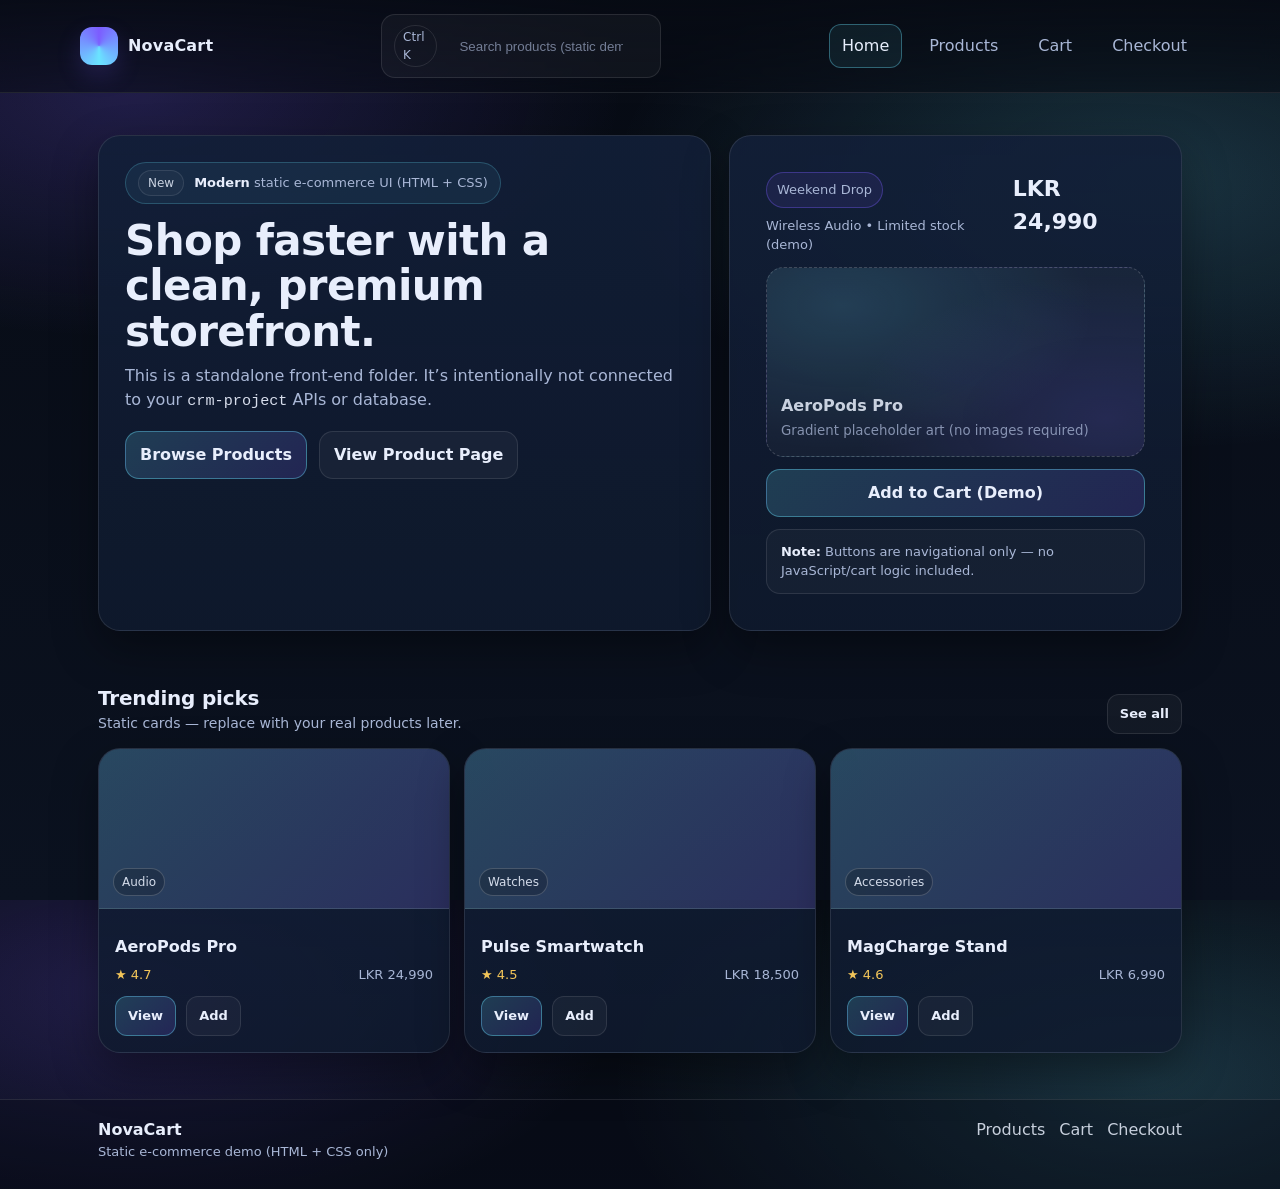
==== index.html @ afd54cd0 "Initial static e-commerce site" ====
<!doctype html>
<html lang="en">
  <head>
    <meta charset="utf-8" />
    <meta name="viewport" content="width=device-width, initial-scale=1" />
    <title>NovaCart — Home</title>
    <link rel="stylesheet" href="assets/css/styles.css" />
  </head>
  <body>
    <header class="topbar">
      <div class="container topbar__inner">
        <a class="brand" href="./">
          <span class="logo" aria-hidden="true"></span>
          <span>NovaCart</span>
        </a>

        <div class="search" role="search" aria-label="Search">
          <span class="pill">Ctrl K</span>
          <input type="search" placeholder="Search products (static demo)" />
        </div>

        <nav class="nav" aria-label="Primary">
          <a href="./" aria-current="page">Home</a>
          <a href="products.html">Products</a>
          <a href="cart.html">Cart</a>
          <a href="checkout.html">Checkout</a>
        </nav>
      </div>
    </header>

    <main>
      <section class="hero">
        <div class="container hero__grid">
          <div class="card hero__copy">
            <div class="kicker">
              <span class="tag">New</span>
              <span><b>Modern</b> static e-commerce UI (HTML + CSS)</span>
            </div>
            <h1>Shop faster with a clean, premium storefront.</h1>
            <p>
              This is a standalone front-end folder. It’s intentionally not connected to your
              <code>crm-project</code> APIs or database.
            </p>
            <div class="cta">
              <a class="btn btn--primary" href="products.html">Browse Products</a>
              <a class="btn" href="product.html">View Product Page</a>
            </div>
          </div>

          <div class="card hero__promo">
            <div class="promo">
              <div class="promo__top">
                <div>
                  <div class="promo__badge">Weekend Drop</div>
                  <div style="margin-top:8px; color: var(--muted); font-size:13px;">
                    Wireless Audio • Limited stock (demo)
                  </div>
                </div>
                <div class="price">LKR 24,990</div>
              </div>
              <div class="media">
                <div>
                  <div style="font-weight:780; font-size:16px;">AeroPods Pro</div>
                  <small>Gradient placeholder art (no images required)</small>
                </div>
              </div>
              <a class="btn btn--primary" href="cart.html">Add to Cart (Demo)</a>
              <div class="notice">
                <b>Note:</b> Buttons are navigational only — no JavaScript/cart logic included.
              </div>
            </div>
          </div>
        </div>
      </section>

      <section class="section">
        <div class="container">
          <div class="section__head">
            <div>
              <h2>Trending picks</h2>
              <p>Static cards — replace with your real products later.</p>
            </div>
            <a class="btn btn--small" href="products.html">See all</a>
          </div>

          <div class="grid">
            <article class="card product">
              <div class="thumb"><span>Audio</span></div>
              <div class="product__inner">
                <h3>AeroPods Pro</h3>
                <div class="meta">
                  <span class="rating">★ 4.7</span>
                  <span>LKR 24,990</span>
                </div>
                <div class="product__actions">
                  <a class="btn btn--small btn--primary" href="product.html">View</a>
                  <a class="btn btn--small" href="cart.html">Add</a>
                </div>
              </div>
            </article>

            <article class="card product">
              <div class="thumb"><span>Watches</span></div>
              <div class="product__inner">
                <h3>Pulse Smartwatch</h3>
                <div class="meta">
                  <span class="rating">★ 4.5</span>
                  <span>LKR 18,500</span>
                </div>
                <div class="product__actions">
                  <a class="btn btn--small btn--primary" href="product.html">View</a>
                  <a class="btn btn--small" href="cart.html">Add</a>
                </div>
              </div>
            </article>

            <article class="card product">
              <div class="thumb"><span>Accessories</span></div>
              <div class="product__inner">
                <h3>MagCharge Stand</h3>
                <div class="meta">
                  <span class="rating">★ 4.6</span>
                  <span>LKR 6,990</span>
                </div>
                <div class="product__actions">
                  <a class="btn btn--small btn--primary" href="product.html">View</a>
                  <a class="btn btn--small" href="cart.html">Add</a>
                </div>
              </div>
            </article>
          </div>
        </div>
      </section>
    </main>

    <footer class="footer">
      <div class="container footer__inner">
        <div>
          <div style="font-weight:800; color: var(--text);">NovaCart</div>
          <div style="font-size:13px;">Static e-commerce demo (HTML + CSS only)</div>
        </div>
        <div style="display:flex; gap:14px; flex-wrap:wrap;">
          <a href="products.html">Products</a>
          <a href="cart.html">Cart</a>
          <a href="checkout.html">Checkout</a>
        </div>
      </div>
    </footer>
  </body>
</html>
---- assets/css/styles.css ----
:root{
  --bg:#0b1220;
  --panel:#0f1a2e;
  --panel2:#121f38;
  --text:#e8eefc;
  --muted:#a9b7d6;
  --brand:#6ae4ff;
  --brand2:#7c5cff;
  --ok:#39d98a;
  --warn:#ffcf5c;
  --danger:#ff5c7a;
  --border:rgba(255,255,255,.10);
  --shadow:0 18px 45px rgba(0,0,0,.35);
  --radius:16px;
  --radius2:22px;
  --max:1120px;
}

*{box-sizing:border-box}
html,body{height:100%}
body{
  margin:0;
  font-family:ui-sans-serif,system-ui,-apple-system,Segoe UI,Roboto,Arial,"Noto Sans","Apple Color Emoji","Segoe UI Emoji";
  background:
    radial-gradient(900px 450px at 10% 10%, rgba(124,92,255,.22), transparent 55%),
    radial-gradient(900px 450px at 90% 20%, rgba(106,228,255,.18), transparent 60%),
    linear-gradient(180deg, #070b14, var(--bg));
  color:var(--text);
  line-height:1.5;
}

a{color:inherit;text-decoration:none}

.container{max-width:var(--max); margin:0 auto; padding:0 18px}

.topbar{
  position:sticky; top:0; z-index:20;
  backdrop-filter: blur(10px);
  background: linear-gradient(180deg, rgba(7,11,20,.88), rgba(7,11,20,.55));
  border-bottom:1px solid var(--border);
}
.topbar__inner{
  display:flex; align-items:center; justify-content:space-between;
  gap:14px; padding:14px 0;
}

.brand{
  display:flex; align-items:center; gap:10px; font-weight:750; letter-spacing:.2px;
}
.logo{
  width:38px; height:38px; border-radius:12px;
  background: conic-gradient(from 180deg, var(--brand), var(--brand2), var(--brand));
  box-shadow: 0 10px 24px rgba(124,92,255,.18);
}
.nav{display:flex; align-items:center; gap:14px; flex-wrap:wrap}
.nav a{
  padding:9px 12px;
  border-radius:12px;
  color:var(--muted);
  border:1px solid transparent;
}
.nav a:hover{color:var(--text); border-color:var(--border); background:rgba(255,255,255,.04)}
.nav a[aria-current="page"]{
  color:var(--text);
  border-color:rgba(106,228,255,.35);
  background:rgba(106,228,255,.08);
}

.search{
  display:flex; align-items:center; gap:10px;
  padding:10px 12px;
  border-radius:14px;
  background:rgba(255,255,255,.04);
  border:1px solid var(--border);
  min-width:220px;
}
.search input{
  width:100%;
  background:transparent; border:0; outline:0;
  color:var(--text);
}
.search input::placeholder{color:rgba(169,183,214,.65)}
.pill{
  font-size:12px; color:var(--muted);
  padding:2px 8px;
  border-radius:999px;
  border:1px solid var(--border);
}

.hero{padding:42px 0 20px}
.hero__grid{
  display:grid;
  grid-template-columns: 1.15fr .85fr;
  gap:18px;
}
.card{
  background: linear-gradient(180deg, rgba(18,31,56,.9), rgba(15,26,46,.85));
  border:1px solid var(--border);
  border-radius: var(--radius2);
  box-shadow: var(--shadow);
}
.hero__copy{padding:26px}
.kicker{
  display:inline-flex; align-items:center; gap:10px;
  padding:7px 12px;
  border-radius:999px;
  border:1px solid rgba(106,228,255,.22);
  background:rgba(106,228,255,.07);
  color:var(--muted);
  font-size:13px;
}
.kicker b{color:var(--text)}
.hero h1{
  margin:14px 0 10px;
  font-size:42px;
  line-height:1.08;
  letter-spacing:-.6px;
}
.hero p{margin:0; color:var(--muted); font-size:16px}
.cta{display:flex; gap:12px; flex-wrap:wrap; margin-top:18px}
.btn{
  display:inline-flex; align-items:center; justify-content:center;
  gap:10px;
  padding:11px 14px;
  border-radius:14px;
  border:1px solid var(--border);
  background:rgba(255,255,255,.04);
  color:var(--text);
  font-weight:650;
  cursor:pointer;
}
.btn:hover{background:rgba(255,255,255,.07)}
.btn--primary{
  border-color: rgba(106,228,255,.38);
  background: linear-gradient(135deg, rgba(106,228,255,.18), rgba(124,92,255,.18));
}
.btn--primary:hover{background: linear-gradient(135deg, rgba(106,228,255,.26), rgba(124,92,255,.24))}

.hero__promo{padding:18px}
.promo{display:grid; gap:12px; padding:18px}
.promo__top{
  display:flex;
  align-items:flex-start;
  justify-content:space-between;
  gap:12px;
}
.promo__badge{
  display:inline-flex;
  align-items:center;
  gap:8px;
  padding:7px 10px;
  border-radius:999px;
  border:1px solid rgba(124,92,255,.35);
  background:rgba(124,92,255,.10);
  color:var(--muted);
  font-size:13px;
}
.price{font-weight:800; font-size:22px}
.media{
  border-radius:18px;
  border:1px dashed rgba(255,255,255,.18);
  background:
    radial-gradient(420px 240px at 20% 20%, rgba(106,228,255,.14), transparent 60%),
    radial-gradient(420px 240px at 90% 80%, rgba(124,92,255,.14), transparent 60%),
    rgba(255,255,255,.03);
  min-height:190px;
  display:flex;
  align-items:flex-end;
  padding:14px;
  color:rgba(232,238,252,.85);
}
.media small{color:rgba(169,183,214,.75)}

.section{padding:18px 0 46px}
.section__head{
  display:flex; align-items:flex-end; justify-content:space-between; gap:14px;
  margin:14px 0;
}
.section__head h2{margin:0; font-size:20px; letter-spacing:-.2px}
.section__head p{margin:0; color:var(--muted); font-size:14px}

.grid{
  display:grid;
  grid-template-columns: repeat(12, 1fr);
  gap:14px;
}
.product{grid-column: span 4; overflow:hidden}
.product__inner{padding:16px}
.thumb{
  height:160px;
  border-bottom:1px solid var(--border);
  background:
    linear-gradient(135deg, rgba(106,228,255,.18), rgba(124,92,255,.18)),
    rgba(255,255,255,.04);
  display:flex;
  align-items:flex-end;
  padding:12px 14px;
}
.thumb span{
  font-size:12px;
  color:rgba(232,238,252,.9);
  border:1px solid rgba(255,255,255,.18);
  background:rgba(0,0,0,.20);
  padding:4px 8px;
  border-radius:999px;
}
.product h3{margin:10px 0 6px; font-size:16px}
.meta{
  display:flex; align-items:center; justify-content:space-between;
  gap:12px;
  color:var(--muted);
  font-size:13px;
}
.rating{
  display:inline-flex; align-items:center; gap:6px;
  color:rgba(255,207,92,.95);
}
.product__actions{display:flex; gap:10px; margin-top:12px}
.btn--small{padding:9px 12px; border-radius:12px; font-weight:700; font-size:13px}

.footer{
  border-top:1px solid var(--border);
  padding:18px 0 28px;
  color:var(--muted);
  background:rgba(7,11,20,.35);
}
.footer__inner{
  display:flex;
  align-items:flex-start;
  justify-content:space-between;
  gap:12px;
  flex-wrap:wrap;
}
.footer a{color:rgba(232,238,252,.85)}
.footer a:hover{color:var(--text)}

.page{padding:22px 0 50px}
.page__title{
  display:flex; align-items:flex-end; justify-content:space-between; gap:14px;
  margin:14px 0;
}
.page__title h1{margin:0; font-size:26px; letter-spacing:-.2px}
.page__title p{margin:0; color:var(--muted); font-size:14px}

.filters{display:flex; gap:10px; flex-wrap:wrap}
.chip{
  padding:8px 12px;
  border-radius:999px;
  border:1px solid var(--border);
  background:rgba(255,255,255,.03);
  color:var(--muted);
  font-weight:650;
  font-size:13px;
}
.chip:hover{color:var(--text); background:rgba(255,255,255,.05)}
.chip.is-active{
  color:var(--text);
  border-color:rgba(124,92,255,.38);
  background:rgba(124,92,255,.12);
}

.panel{padding:18px}
.two-col{
  display:grid;
  grid-template-columns: 1fr .9fr;
  gap:14px;
}
.line{
  display:flex; align-items:center; justify-content:space-between;
  gap:12px;
  padding:10px 0;
  border-bottom:1px solid rgba(255,255,255,.07);
  color:var(--muted);
}
.line:last-child{border-bottom:0}
.line b{color:var(--text)}
.tag{
  display:inline-flex; align-items:center;
  font-size:12px;
  padding:3px 9px;
  border-radius:999px;
  border:1px solid var(--border);
  color:rgba(232,238,252,.85);
  background:rgba(255,255,255,.03);
}

form{display:grid; gap:10px}
label{font-size:13px; color:var(--muted)}
input,select,textarea{
  width:100%;
  padding:11px 12px;
  border-radius:14px;
  border:1px solid var(--border);
  background:rgba(255,255,255,.03);
  color:var(--text);
  outline:0;
}
textarea{min-height:110px; resize:vertical}
input:focus,select:focus,textarea:focus{border-color:rgba(106,228,255,.42)}

.notice{
  padding:12px 14px;
  border-radius:14px;
  border:1px solid rgba(255,255,255,.10);
  background:rgba(255,255,255,.03);
  color:var(--muted);
  font-size:13px;
}
.notice b{color:var(--text)}

code{
  font-family: ui-monospace, SFMono-Regular, Menlo, Consolas, "Liberation Mono", monospace;
  font-size: .95em;
  color: rgba(232,238,252,.92);
}

@media (max-width: 920px){
  .hero__grid{grid-template-columns:1fr}
  .two-col{grid-template-columns:1fr}
  .product{grid-column: span 6}
  .hero h1{font-size:36px}
  .search{min-width:180px}
}
@media (max-width: 620px){
  .nav{gap:6px}
  .nav a{padding:8px 10px}
  .product{grid-column: span 12}
  .hero h1{font-size:32px}
  .search{display:none}
}
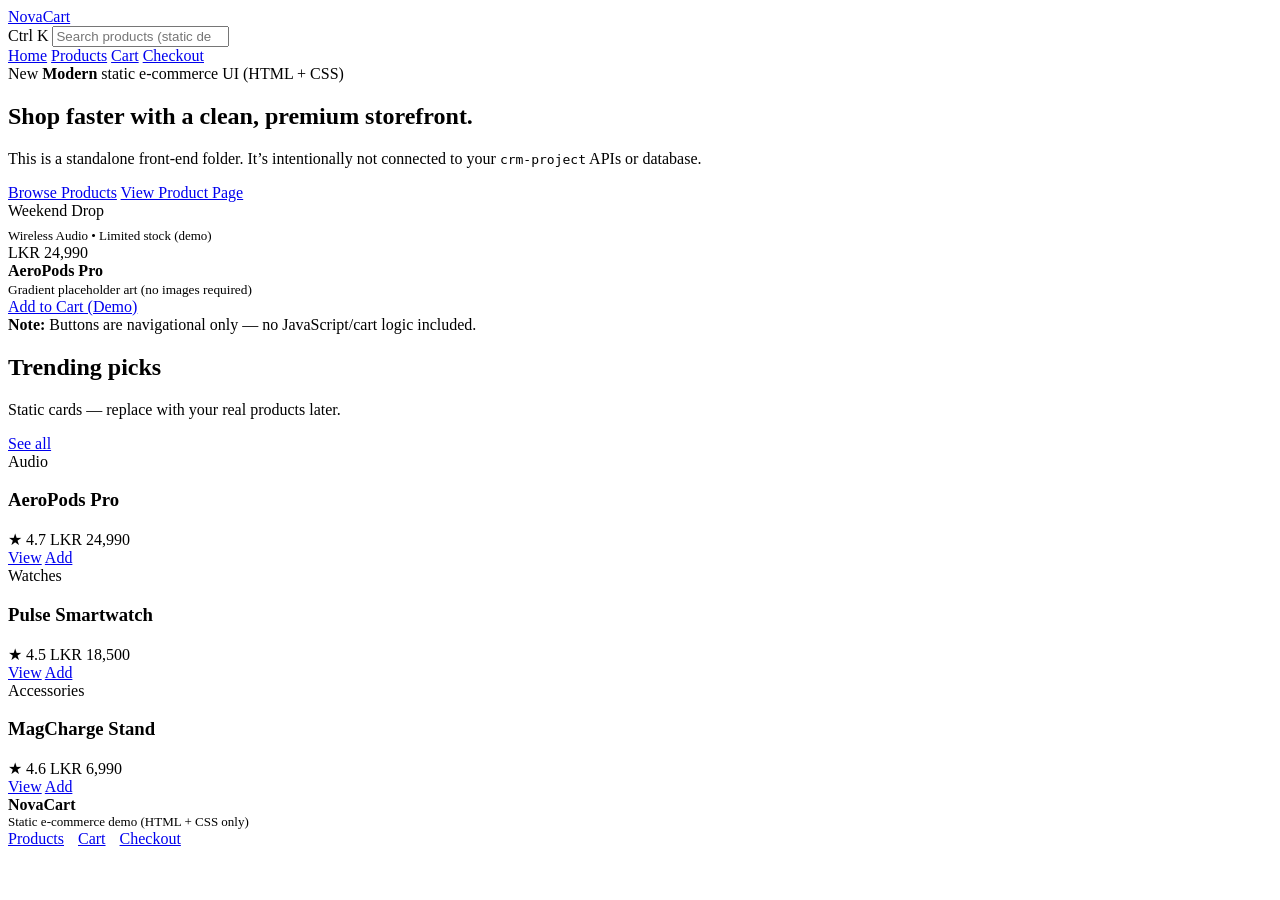
==== commit c23f786b: "style="color: red;">Update index.html and move styles.css</span>" ====
--- a/index.html
+++ b/index.html
@@ -4,7 +4,7 @@
     <meta charset="utf-8" />
     <meta name="viewport" content="width=device-width, initial-scale=1" />
     <title>NovaCart — Home</title>
-    <link rel="stylesheet" href="assets/css/styles.css" />
+    <link rel="stylesheet" href="styles.css/>
   </head>
   <body>
     <header class="topbar">
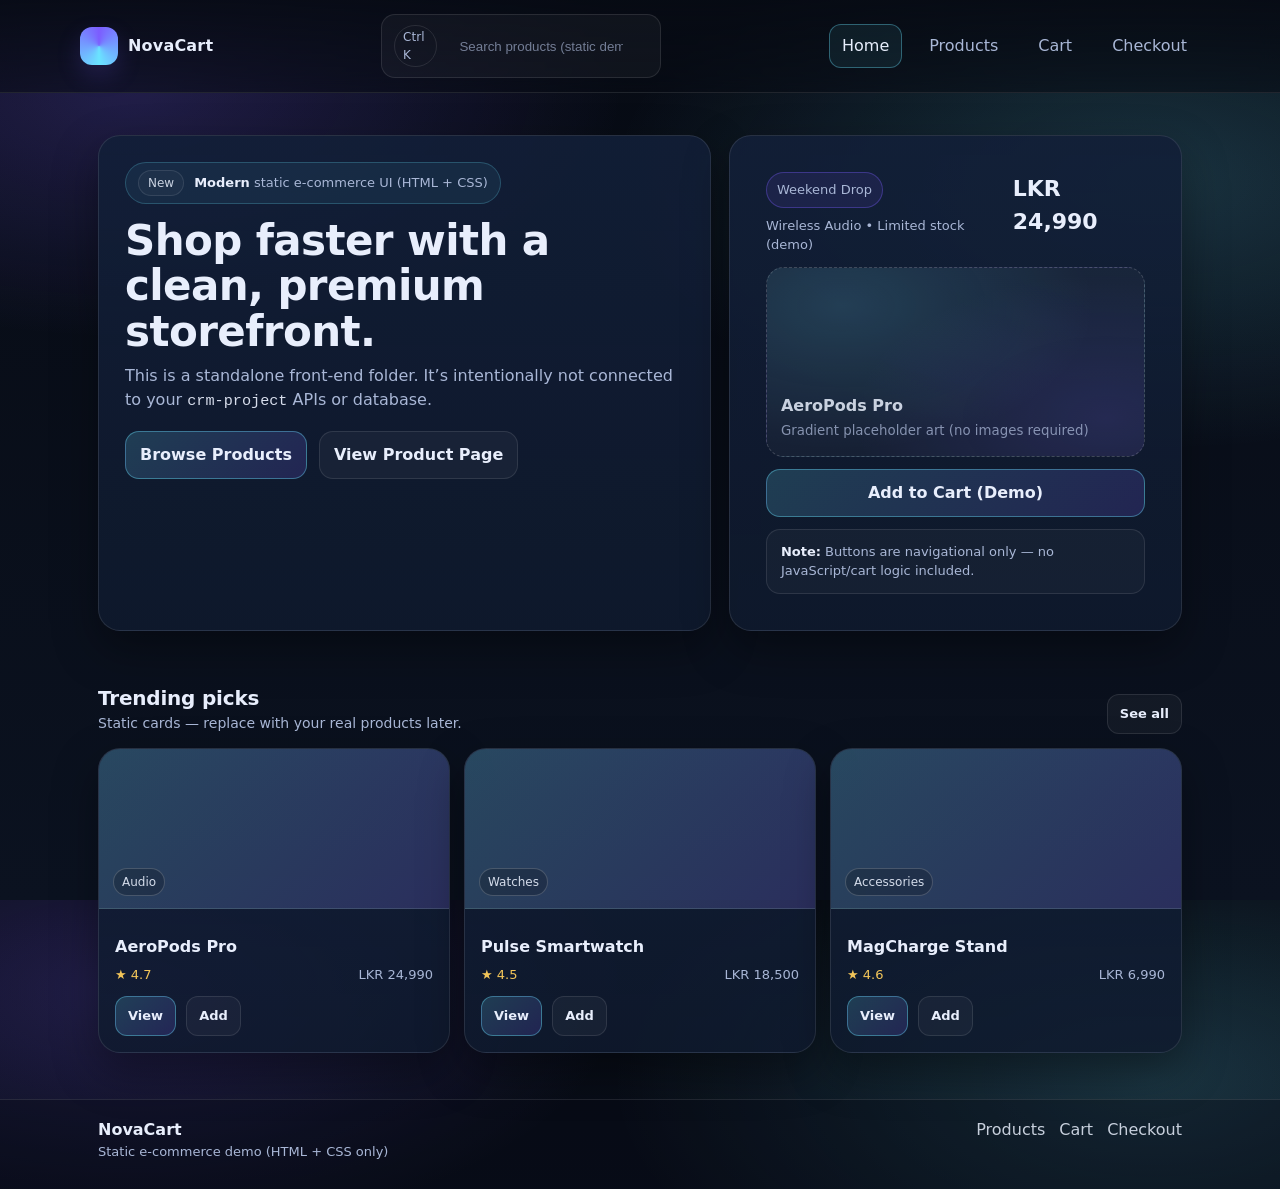
==== commit 180cf60c: "Update index.html update style.css" ====
--- a/index.html
+++ b/index.html
@@ -4,7 +4,7 @@
     <meta charset="utf-8" />
     <meta name="viewport" content="width=device-width, initial-scale=1" />
     <title>NovaCart — Home</title>
-    <link rel="stylesheet" href="styles.css/>
+    <link rel="stylesheet" href="styles.css"/>
   </head>
   <body>
     <header class="topbar">
--- a/styles.css
+++ b/styles.css
@@ -0,0 +1,331 @@
+:root{
+  --bg:#0b1220;
+  --panel:#0f1a2e;
+  --panel2:#121f38;
+  --text:#e8eefc;
+  --muted:#a9b7d6;
+  --brand:#6ae4ff;
+  --brand2:#7c5cff;
+  --ok:#39d98a;
+  --warn:#ffcf5c;
+  --danger:#ff5c7a;
+  --border:rgba(255,255,255,.10);
+  --shadow:0 18px 45px rgba(0,0,0,.35);
+  --radius:16px;
+  --radius2:22px;
+  --max:1120px;
+}
+
+*{box-sizing:border-box}
+html,body{height:100%}
+body{
+  margin:0;
+  font-family:ui-sans-serif,system-ui,-apple-system,Segoe UI,Roboto,Arial,"Noto Sans","Apple Color Emoji","Segoe UI Emoji";
+  background:
+    radial-gradient(900px 450px at 10% 10%, rgba(124,92,255,.22), transparent 55%),
+    radial-gradient(900px 450px at 90% 20%, rgba(106,228,255,.18), transparent 60%),
+    linear-gradient(180deg, #070b14, var(--bg));
+  color:var(--text);
+  line-height:1.5;
+}
+
+a{color:inherit;text-decoration:none}
+
+.container{max-width:var(--max); margin:0 auto; padding:0 18px}
+
+.topbar{
+  position:sticky; top:0; z-index:20;
+  backdrop-filter: blur(10px);
+  background: linear-gradient(180deg, rgba(7,11,20,.88), rgba(7,11,20,.55));
+  border-bottom:1px solid var(--border);
+}
+.topbar__inner{
+  display:flex; align-items:center; justify-content:space-between;
+  gap:14px; padding:14px 0;
+}
+
+.brand{
+  display:flex; align-items:center; gap:10px; font-weight:750; letter-spacing:.2px;
+}
+.logo{
+  width:38px; height:38px; border-radius:12px;
+  background: conic-gradient(from 180deg, var(--brand), var(--brand2), var(--brand));
+  box-shadow: 0 10px 24px rgba(124,92,255,.18);
+}
+.nav{display:flex; align-items:center; gap:14px; flex-wrap:wrap}
+.nav a{
+  padding:9px 12px;
+  border-radius:12px;
+  color:var(--muted);
+  border:1px solid transparent;
+}
+.nav a:hover{color:var(--text); border-color:var(--border); background:rgba(255,255,255,.04)}
+.nav a[aria-current="page"]{
+  color:var(--text);
+  border-color:rgba(106,228,255,.35);
+  background:rgba(106,228,255,.08);
+}
+
+.search{
+  display:flex; align-items:center; gap:10px;
+  padding:10px 12px;
+  border-radius:14px;
+  background:rgba(255,255,255,.04);
+  border:1px solid var(--border);
+  min-width:220px;
+}
+.search input{
+  width:100%;
+  background:transparent; border:0; outline:0;
+  color:var(--text);
+}
+.search input::placeholder{color:rgba(169,183,214,.65)}
+.pill{
+  font-size:12px; color:var(--muted);
+  padding:2px 8px;
+  border-radius:999px;
+  border:1px solid var(--border);
+}
+
+.hero{padding:42px 0 20px}
+.hero__grid{
+  display:grid;
+  grid-template-columns: 1.15fr .85fr;
+  gap:18px;
+}
+.card{
+  background: linear-gradient(180deg, rgba(18,31,56,.9), rgba(15,26,46,.85));
+  border:1px solid var(--border);
+  border-radius: var(--radius2);
+  box-shadow: var(--shadow);
+}
+.hero__copy{padding:26px}
+.kicker{
+  display:inline-flex; align-items:center; gap:10px;
+  padding:7px 12px;
+  border-radius:999px;
+  border:1px solid rgba(106,228,255,.22);
+  background:rgba(106,228,255,.07);
+  color:var(--muted);
+  font-size:13px;
+}
+.kicker b{color:var(--text)}
+.hero h1{
+  margin:14px 0 10px;
+  font-size:42px;
+  line-height:1.08;
+  letter-spacing:-.6px;
+}
+.hero p{margin:0; color:var(--muted); font-size:16px}
+.cta{display:flex; gap:12px; flex-wrap:wrap; margin-top:18px}
+.btn{
+  display:inline-flex; align-items:center; justify-content:center;
+  gap:10px;
+  padding:11px 14px;
+  border-radius:14px;
+  border:1px solid var(--border);
+  background:rgba(255,255,255,.04);
+  color:var(--text);
+  font-weight:650;
+  cursor:pointer;
+}
+.btn:hover{background:rgba(255,255,255,.07)}
+.btn--primary{
+  border-color: rgba(106,228,255,.38);
+  background: linear-gradient(135deg, rgba(106,228,255,.18), rgba(124,92,255,.18));
+}
+.btn--primary:hover{background: linear-gradient(135deg, rgba(106,228,255,.26), rgba(124,92,255,.24))}
+
+.hero__promo{padding:18px}
+.promo{display:grid; gap:12px; padding:18px}
+.promo__top{
+  display:flex;
+  align-items:flex-start;
+  justify-content:space-between;
+  gap:12px;
+}
+.promo__badge{
+  display:inline-flex;
+  align-items:center;
+  gap:8px;
+  padding:7px 10px;
+  border-radius:999px;
+  border:1px solid rgba(124,92,255,.35);
+  background:rgba(124,92,255,.10);
+  color:var(--muted);
+  font-size:13px;
+}
+.price{font-weight:800; font-size:22px}
+.media{
+  border-radius:18px;
+  border:1px dashed rgba(255,255,255,.18);
+  background:
+    radial-gradient(420px 240px at 20% 20%, rgba(106,228,255,.14), transparent 60%),
+    radial-gradient(420px 240px at 90% 80%, rgba(124,92,255,.14), transparent 60%),
+    rgba(255,255,255,.03);
+  min-height:190px;
+  display:flex;
+  align-items:flex-end;
+  padding:14px;
+  color:rgba(232,238,252,.85);
+}
+.media small{color:rgba(169,183,214,.75)}
+
+.section{padding:18px 0 46px}
+.section__head{
+  display:flex; align-items:flex-end; justify-content:space-between; gap:14px;
+  margin:14px 0;
+}
+.section__head h2{margin:0; font-size:20px; letter-spacing:-.2px}
+.section__head p{margin:0; color:var(--muted); font-size:14px}
+
+.grid{
+  display:grid;
+  grid-template-columns: repeat(12, 1fr);
+  gap:14px;
+}
+.product{grid-column: span 4; overflow:hidden}
+.product__inner{padding:16px}
+.thumb{
+  height:160px;
+  border-bottom:1px solid var(--border);
+  background:
+    linear-gradient(135deg, rgba(106,228,255,.18), rgba(124,92,255,.18)),
+    rgba(255,255,255,.04);
+  display:flex;
+  align-items:flex-end;
+  padding:12px 14px;
+}
+.thumb span{
+  font-size:12px;
+  color:rgba(232,238,252,.9);
+  border:1px solid rgba(255,255,255,.18);
+  background:rgba(0,0,0,.20);
+  padding:4px 8px;
+  border-radius:999px;
+}
+.product h3{margin:10px 0 6px; font-size:16px}
+.meta{
+  display:flex; align-items:center; justify-content:space-between;
+  gap:12px;
+  color:var(--muted);
+  font-size:13px;
+}
+.rating{
+  display:inline-flex; align-items:center; gap:6px;
+  color:rgba(255,207,92,.95);
+}
+.product__actions{display:flex; gap:10px; margin-top:12px}
+.btn--small{padding:9px 12px; border-radius:12px; font-weight:700; font-size:13px}
+
+.footer{
+  border-top:1px solid var(--border);
+  padding:18px 0 28px;
+  color:var(--muted);
+  background:rgba(7,11,20,.35);
+}
+.footer__inner{
+  display:flex;
+  align-items:flex-start;
+  justify-content:space-between;
+  gap:12px;
+  flex-wrap:wrap;
+}
+.footer a{color:rgba(232,238,252,.85)}
+.footer a:hover{color:var(--text)}
+
+.page{padding:22px 0 50px}
+.page__title{
+  display:flex; align-items:flex-end; justify-content:space-between; gap:14px;
+  margin:14px 0;
+}
+.page__title h1{margin:0; font-size:26px; letter-spacing:-.2px}
+.page__title p{margin:0; color:var(--muted); font-size:14px}
+
+.filters{display:flex; gap:10px; flex-wrap:wrap}
+.chip{
+  padding:8px 12px;
+  border-radius:999px;
+  border:1px solid var(--border);
+  background:rgba(255,255,255,.03);
+  color:var(--muted);
+  font-weight:650;
+  font-size:13px;
+}
+.chip:hover{color:var(--text); background:rgba(255,255,255,.05)}
+.chip.is-active{
+  color:var(--text);
+  border-color:rgba(124,92,255,.38);
+  background:rgba(124,92,255,.12);
+}
+
+.panel{padding:18px}
+.two-col{
+  display:grid;
+  grid-template-columns: 1fr .9fr;
+  gap:14px;
+}
+.line{
+  display:flex; align-items:center; justify-content:space-between;
+  gap:12px;
+  padding:10px 0;
+  border-bottom:1px solid rgba(255,255,255,.07);
+  color:var(--muted);
+}
+.line:last-child{border-bottom:0}
+.line b{color:var(--text)}
+.tag{
+  display:inline-flex; align-items:center;
+  font-size:12px;
+  padding:3px 9px;
+  border-radius:999px;
+  border:1px solid var(--border);
+  color:rgba(232,238,252,.85);
+  background:rgba(255,255,255,.03);
+}
+
+form{display:grid; gap:10px}
+label{font-size:13px; color:var(--muted)}
+input,select,textarea{
+  width:100%;
+  padding:11px 12px;
+  border-radius:14px;
+  border:1px solid var(--border);
+  background:rgba(255,255,255,.03);
+  color:var(--text);
+  outline:0;
+}
+textarea{min-height:110px; resize:vertical}
+input:focus,select:focus,textarea:focus{border-color:rgba(106,228,255,.42)}
+
+.notice{
+  padding:12px 14px;
+  border-radius:14px;
+  border:1px solid rgba(255,255,255,.10);
+  background:rgba(255,255,255,.03);
+  color:var(--muted);
+  font-size:13px;
+}
+.notice b{color:var(--text)}
+
+code{
+  font-family: ui-monospace, SFMono-Regular, Menlo, Consolas, "Liberation Mono", monospace;
+  font-size: .95em;
+  color: rgba(232,238,252,.92);
+}
+
+@media (max-width: 920px){
+  .hero__grid{grid-template-columns:1fr}
+  .two-col{grid-template-columns:1fr}
+  .product{grid-column: span 6}
+  .hero h1{font-size:36px}
+  .search{min-width:180px}
+}
+@media (max-width: 620px){
+  .nav{gap:6px}
+  .nav a{padding:8px 10px}
+  .product{grid-column: span 12}
+  .hero h1{font-size:32px}
+  .search{display:none}
+}
+
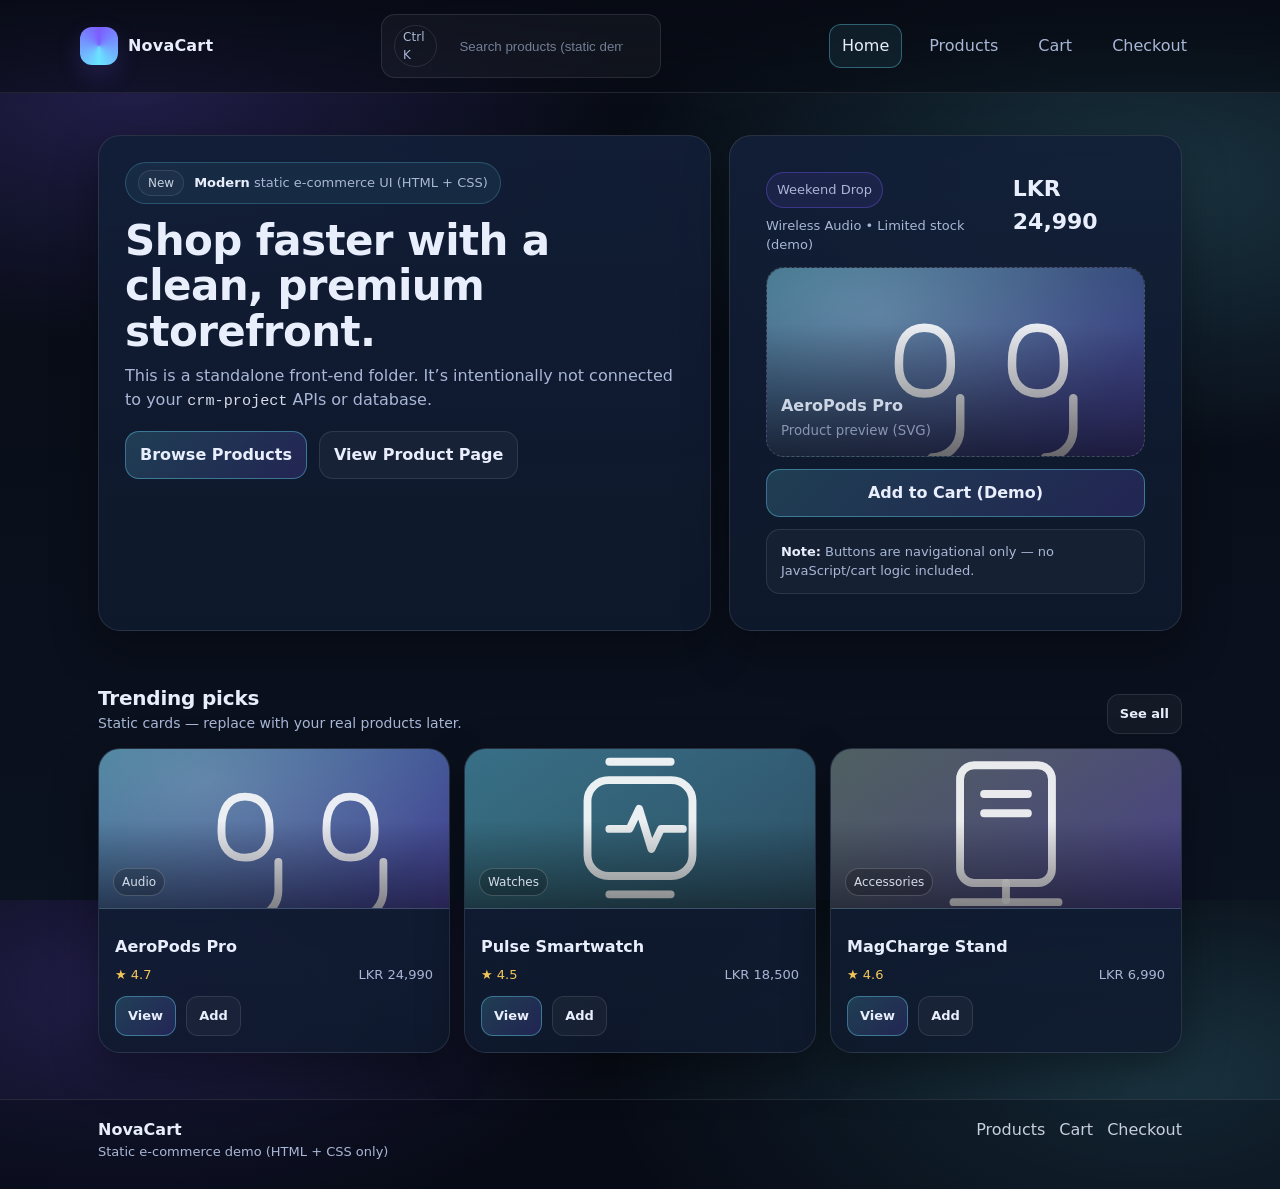
==== commit 0016de56: "add cart images to root directory and update paths in html files" ====
--- a/index.html
+++ b/index.html
@@ -59,9 +59,17 @@
                 <div class="price">LKR 24,990</div>
               </div>
               <div class="media">
+                <img
+                  src="aeropods-pro.svg"
+                  alt="AeroPods Pro"
+                  loading="lazy"
+                  decoding="async"
+                  width="800"
+                  height="500"
+                />
                 <div>
                   <div style="font-weight:780; font-size:16px;">AeroPods Pro</div>
-                  <small>Gradient placeholder art (no images required)</small>
+                  <small>Product preview (SVG)</small>
                 </div>
               </div>
               <a class="btn btn--primary" href="cart.html">Add to Cart (Demo)</a>
@@ -85,7 +93,17 @@
 
           <div class="grid">
             <article class="card product">
-              <div class="thumb"><span>Audio</span></div>
+              <div class="thumb">
+                <img
+                  src="aeropods-pro.svg"
+                  alt="AeroPods Pro"
+                  loading="lazy"
+                  decoding="async"
+                  width="800"
+                  height="500"
+                />
+                <span>Audio</span>
+              </div>
               <div class="product__inner">
                 <h3>AeroPods Pro</h3>
                 <div class="meta">
@@ -100,7 +118,17 @@
             </article>
 
             <article class="card product">
-              <div class="thumb"><span>Watches</span></div>
+              <div class="thumb">
+                <img
+                  src="pulse-smartwatch.svg"
+                  alt="Pulse Smartwatch"
+                  loading="lazy"
+                  decoding="async"
+                  width="800"
+                  height="500"
+                />
+                <span>Watches</span>
+              </div>
               <div class="product__inner">
                 <h3>Pulse Smartwatch</h3>
                 <div class="meta">
@@ -115,7 +143,17 @@
             </article>
 
             <article class="card product">
-              <div class="thumb"><span>Accessories</span></div>
+              <div class="thumb">
+                <img
+                  src="magcharge-stand.svg"
+                  alt="MagCharge Stand"
+                  loading="lazy"
+                  decoding="async"
+                  width="800"
+                  height="500"
+                />
+                <span>Accessories</span>
+              </div>
               <div class="product__inner">
                 <h3>MagCharge Stand</h3>
                 <div class="meta">
--- a/styles.css
+++ b/styles.css
@@ -157,6 +157,8 @@
 }
 .price{font-weight:800; font-size:22px}
 .media{
+  position:relative;
+  overflow:hidden;
   border-radius:18px;
   border:1px dashed rgba(255,255,255,.18);
   background:
@@ -169,6 +171,24 @@
   padding:14px;
   color:rgba(232,238,252,.85);
 }
+.media img{
+  position:absolute;
+  inset:0;
+  width:100%;
+  height:100%;
+  object-fit:cover;
+  display:block;
+  z-index:0;
+}
+.media::after{
+  content:"";
+  position:absolute;
+  inset:0;
+  background: linear-gradient(180deg, rgba(0,0,0,0) 30%, rgba(0,0,0,.55));
+  z-index:1;
+  pointer-events:none;
+}
+.media > *{position:relative; z-index:2}
 .media small{color:rgba(169,183,214,.75)}
 
 .section{padding:18px 0 46px}
@@ -187,16 +207,35 @@
 .product{grid-column: span 4; overflow:hidden}
 .product__inner{padding:16px}
 .thumb{
+  position:relative;
   height:160px;
+  overflow:hidden;
   border-bottom:1px solid var(--border);
   background:
     linear-gradient(135deg, rgba(106,228,255,.18), rgba(124,92,255,.18)),
     rgba(255,255,255,.04);
-  display:flex;
-  align-items:flex-end;
-  padding:12px 14px;
+}
+.thumb img{
+  position:absolute;
+  inset:0;
+  width:100%;
+  height:100%;
+  object-fit:cover;
+  display:block;
+  z-index:0;
+}
+.thumb::after{
+  content:"";
+  position:absolute;
+  inset:0;
+  background: linear-gradient(180deg, rgba(0,0,0,0) 45%, rgba(0,0,0,.45));
+  z-index:1;
 }
 .thumb span{
+  position:absolute;
+  left:14px;
+  bottom:12px;
+  z-index:2;
   font-size:12px;
   color:rgba(232,238,252,.9);
   border:1px solid rgba(255,255,255,.18);
@@ -265,6 +304,17 @@
   grid-template-columns: 1fr .9fr;
   gap:14px;
 }
+.cart-item{display:flex; gap:12px; align-items:flex-start; min-width:0}
+.cart-item__img{
+  width:56px;
+  height:56px;
+  flex:0 0 auto;
+  border-radius:14px;
+  border:1px solid var(--border);
+  background:rgba(255,255,255,.03);
+  object-fit:cover;
+  display:block;
+}
 .line{
   display:flex; align-items:center; justify-content:space-between;
   gap:12px;
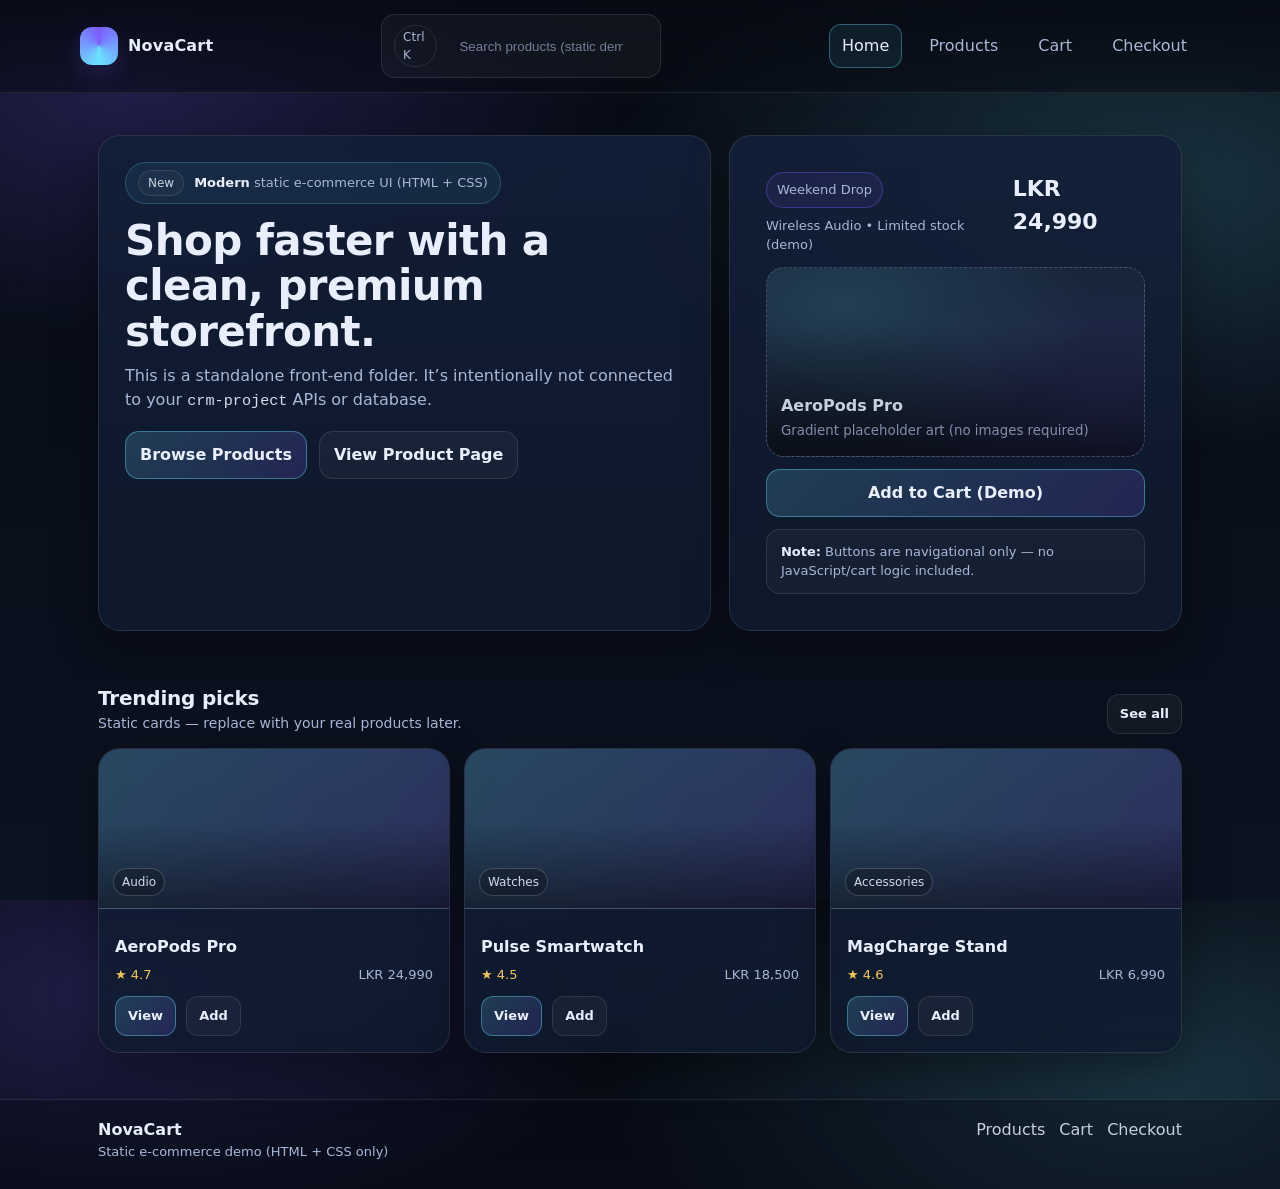
==== commit 300f8ac6: "add api script" ====
--- a/index.html
+++ b/index.html
@@ -1,10 +1,10 @@
-<!doctype html>
+﻿<!doctype html>
 <html lang="en">
   <head>
     <meta charset="utf-8" />
     <meta name="viewport" content="width=device-width, initial-scale=1" />
     <title>NovaCart — Home</title>
-    <link rel="stylesheet" href="styles.css"/>
+    <link rel="stylesheet" href="styles.css" />
   </head>
   <body>
     <header class="topbar">
@@ -59,17 +59,9 @@
                 <div class="price">LKR 24,990</div>
               </div>
               <div class="media">
-                <img
-                  src="aeropods-pro.svg"
-                  alt="AeroPods Pro"
-                  loading="lazy"
-                  decoding="async"
-                  width="800"
-                  height="500"
-                />
                 <div>
                   <div style="font-weight:780; font-size:16px;">AeroPods Pro</div>
-                  <small>Product preview (SVG)</small>
+                  <small>Gradient placeholder art (no images required)</small>
                 </div>
               </div>
               <a class="btn btn--primary" href="cart.html">Add to Cart (Demo)</a>
@@ -93,17 +85,7 @@
 
           <div class="grid">
             <article class="card product">
-              <div class="thumb">
-                <img
-                  src="aeropods-pro.svg"
-                  alt="AeroPods Pro"
-                  loading="lazy"
-                  decoding="async"
-                  width="800"
-                  height="500"
-                />
-                <span>Audio</span>
-              </div>
+              <div class="thumb"><span>Audio</span></div>
               <div class="product__inner">
                 <h3>AeroPods Pro</h3>
                 <div class="meta">
@@ -118,17 +100,7 @@
             </article>
 
             <article class="card product">
-              <div class="thumb">
-                <img
-                  src="pulse-smartwatch.svg"
-                  alt="Pulse Smartwatch"
-                  loading="lazy"
-                  decoding="async"
-                  width="800"
-                  height="500"
-                />
-                <span>Watches</span>
-              </div>
+              <div class="thumb"><span>Watches</span></div>
               <div class="product__inner">
                 <h3>Pulse Smartwatch</h3>
                 <div class="meta">
@@ -143,17 +115,7 @@
             </article>
 
             <article class="card product">
-              <div class="thumb">
-                <img
-                  src="magcharge-stand.svg"
-                  alt="MagCharge Stand"
-                  loading="lazy"
-                  decoding="async"
-                  width="800"
-                  height="500"
-                />
-                <span>Accessories</span>
-              </div>
+              <div class="thumb"><span>Accessories</span></div>
               <div class="product__inner">
                 <h3>MagCharge Stand</h3>
                 <div class="meta">
@@ -184,6 +146,11 @@
         </div>
       </div>
     </footer>
+    <!-- CRM integration (local) -->
+    <script src="http://localhost/crm-project/connect.js?api_key=YOUR_API_KEY"></script>
   </body>
 </html>
 
+
+
+
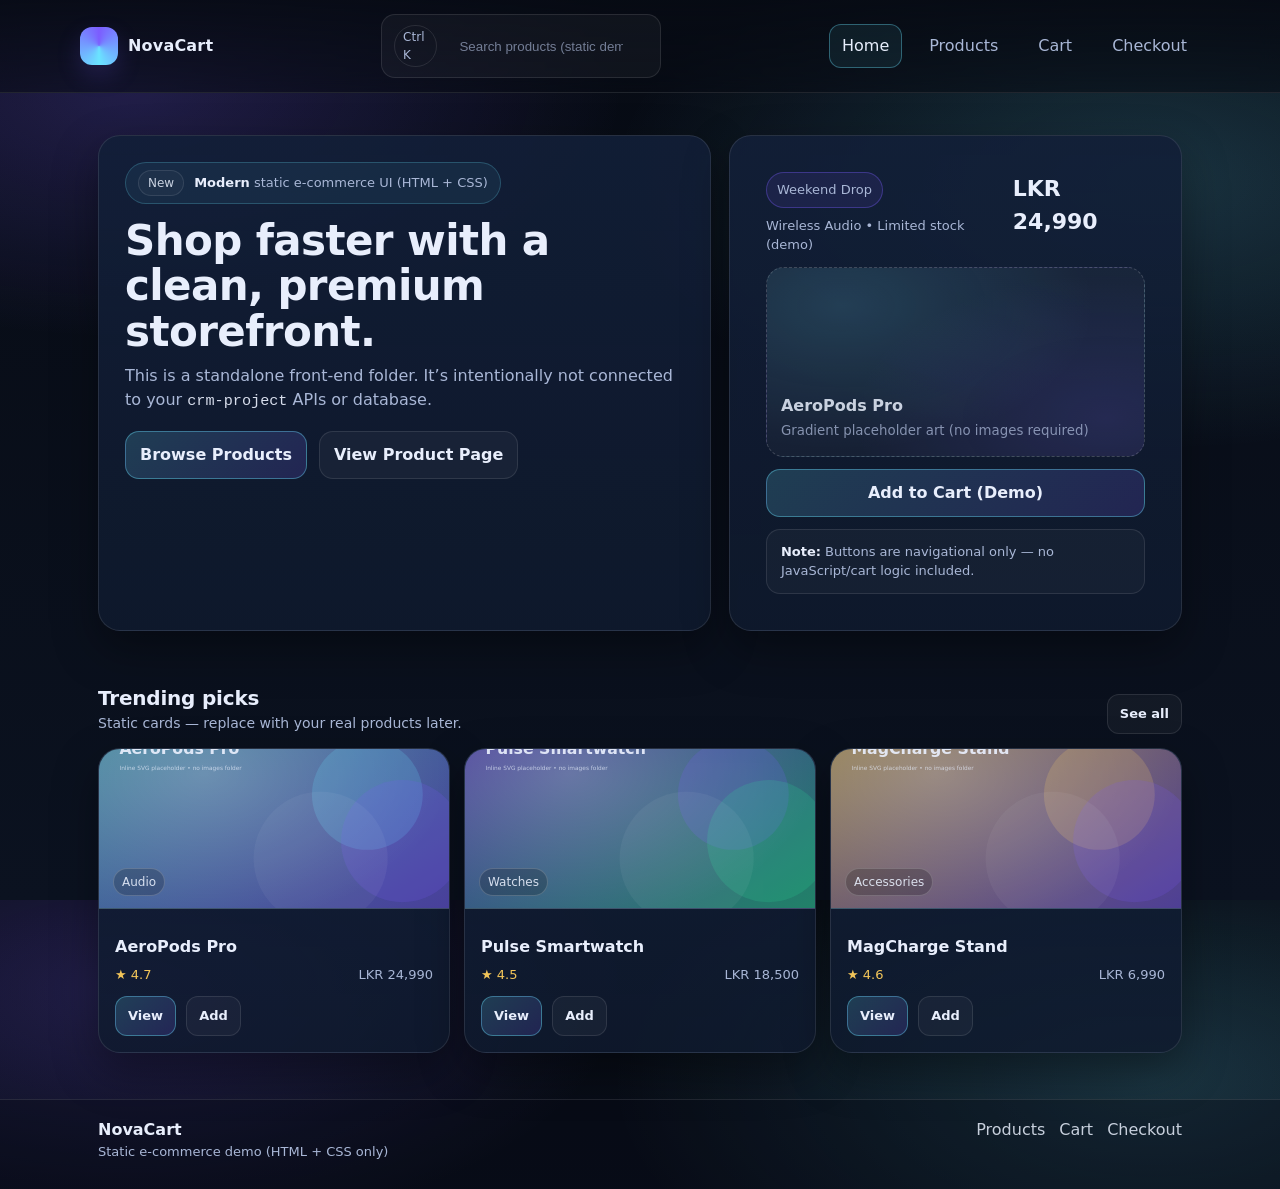
==== commit f5f102b0: "my first commit" ====
--- a/index.html
+++ b/index.html
@@ -85,7 +85,10 @@
 
           <div class="grid">
             <article class="card product">
-              <div class="thumb"><span>Audio</span></div>
+              <div class="thumb thumb--image">
+              <img src="data:image/svg+xml,%3Csvg%20xmlns%3D'http%3A%2F%2Fwww.w3.org%2F2000%2Fsvg'%20width%3D'1200'%20height%3D'750'%20viewBox%3D'0%200%201200%20750'%20role%3D'img'%20aria-label%3D'AeroPods%20Pro'%3E%0A%20%20%3Cdefs%3E%0A%20%20%20%20%3ClinearGradient%20id%3D'g'%20x1%3D'0'%20y1%3D'0'%20x2%3D'1'%20y2%3D'1'%3E%0A%20%20%20%20%20%20%3Cstop%20offset%3D'0'%20stop-color%3D'%236AE4FF'%20stop-opacity%3D'0.55'%2F%3E%0A%20%20%20%20%20%20%3Cstop%20offset%3D'1'%20stop-color%3D'%237C5CFF'%20stop-opacity%3D'0.55'%2F%3E%0A%20%20%20%20%3C%2FlinearGradient%3E%0A%20%20%20%20%3CradialGradient%20id%3D'r'%20cx%3D'30%25'%20cy%3D'25%25'%20r%3D'70%25'%3E%0A%20%20%20%20%20%20%3Cstop%20offset%3D'0'%20stop-color%3D'%23ffffff'%20stop-opacity%3D'0.22'%2F%3E%0A%20%20%20%20%20%20%3Cstop%20offset%3D'1'%20stop-color%3D'%23ffffff'%20stop-opacity%3D'0'%2F%3E%0A%20%20%20%20%3C%2FradialGradient%3E%0A%20%20%3C%2Fdefs%3E%0A%20%20%3Crect%20width%3D'1200'%20height%3D'750'%20fill%3D'%230B1220'%2F%3E%0A%20%20%3Crect%20width%3D'1200'%20height%3D'750'%20fill%3D'url(%23g)'%2F%3E%0A%20%20%3Crect%20width%3D'1200'%20height%3D'750'%20fill%3D'url(%23r)'%2F%3E%0A%20%20%3Cg%20opacity%3D'0.85'%3E%0A%20%20%20%20%3Ccircle%20cx%3D'920'%20cy%3D'260'%20r%3D'190'%20fill%3D'%236AE4FF'%20fill-opacity%3D'0.22'%2F%3E%0A%20%20%20%20%3Ccircle%20cx%3D'1040'%20cy%3D'420'%20r%3D'210'%20fill%3D'%237C5CFF'%20fill-opacity%3D'0.20'%2F%3E%0A%20%20%20%20%3Ccircle%20cx%3D'760'%20cy%3D'480'%20r%3D'230'%20fill%3D'%23ffffff'%20fill-opacity%3D'0.06'%2F%3E%0A%20%20%3C%2Fg%3E%0A%20%20%3Cg%20font-family%3D'ui-sans-serif%2C%20system-ui%2C%20-apple-system%2C%20Segoe%20UI%2C%20Roboto%2C%20Helvetica%2C%20Arial%2C%20sans-serif'%20fill%3D'%23E8EEFC'%3E%0A%20%20%20%20%3Ctext%20x%3D'70'%20y%3D'120'%20font-size%3D'54'%20font-weight%3D'800'%20fill-opacity%3D'0.92'%3EAeroPods%20Pro%3C%2Ftext%3E%0A%20%20%20%20%3Ctext%20x%3D'70'%20y%3D'175'%20font-size%3D'20'%20fill-opacity%3D'0.72'%3EInline%20SVG%20placeholder%20%E2%80%A2%20no%20images%20folder%3C%2Ftext%3E%0A%20%20%3C%2Fg%3E%0A%3C%2Fsvg%3E" alt="AeroPods Pro" loading="lazy" />
+              <span>Audio</span>
+            </div>
               <div class="product__inner">
                 <h3>AeroPods Pro</h3>
                 <div class="meta">
@@ -100,7 +103,10 @@
             </article>
 
             <article class="card product">
-              <div class="thumb"><span>Watches</span></div>
+              <div class="thumb thumb--image">
+              <img src="data:image/svg+xml,%3Csvg%20xmlns%3D'http%3A%2F%2Fwww.w3.org%2F2000%2Fsvg'%20width%3D'1200'%20height%3D'750'%20viewBox%3D'0%200%201200%20750'%20role%3D'img'%20aria-label%3D'Pulse%20Smartwatch'%3E%0A%20%20%3Cdefs%3E%0A%20%20%20%20%3ClinearGradient%20id%3D'g'%20x1%3D'0'%20y1%3D'0'%20x2%3D'1'%20y2%3D'1'%3E%0A%20%20%20%20%20%20%3Cstop%20offset%3D'0'%20stop-color%3D'%237C5CFF'%20stop-opacity%3D'0.55'%2F%3E%0A%20%20%20%20%20%20%3Cstop%20offset%3D'1'%20stop-color%3D'%232EE59D'%20stop-opacity%3D'0.55'%2F%3E%0A%20%20%20%20%3C%2FlinearGradient%3E%0A%20%20%20%20%3CradialGradient%20id%3D'r'%20cx%3D'30%25'%20cy%3D'25%25'%20r%3D'70%25'%3E%0A%20%20%20%20%20%20%3Cstop%20offset%3D'0'%20stop-color%3D'%23ffffff'%20stop-opacity%3D'0.22'%2F%3E%0A%20%20%20%20%20%20%3Cstop%20offset%3D'1'%20stop-color%3D'%23ffffff'%20stop-opacity%3D'0'%2F%3E%0A%20%20%20%20%3C%2FradialGradient%3E%0A%20%20%3C%2Fdefs%3E%0A%20%20%3Crect%20width%3D'1200'%20height%3D'750'%20fill%3D'%230B1220'%2F%3E%0A%20%20%3Crect%20width%3D'1200'%20height%3D'750'%20fill%3D'url(%23g)'%2F%3E%0A%20%20%3Crect%20width%3D'1200'%20height%3D'750'%20fill%3D'url(%23r)'%2F%3E%0A%20%20%3Cg%20opacity%3D'0.85'%3E%0A%20%20%20%20%3Ccircle%20cx%3D'920'%20cy%3D'260'%20r%3D'190'%20fill%3D'%237C5CFF'%20fill-opacity%3D'0.22'%2F%3E%0A%20%20%20%20%3Ccircle%20cx%3D'1040'%20cy%3D'420'%20r%3D'210'%20fill%3D'%232EE59D'%20fill-opacity%3D'0.20'%2F%3E%0A%20%20%20%20%3Ccircle%20cx%3D'760'%20cy%3D'480'%20r%3D'230'%20fill%3D'%23ffffff'%20fill-opacity%3D'0.06'%2F%3E%0A%20%20%3C%2Fg%3E%0A%20%20%3Cg%20font-family%3D'ui-sans-serif%2C%20system-ui%2C%20-apple-system%2C%20Segoe%20UI%2C%20Roboto%2C%20Helvetica%2C%20Arial%2C%20sans-serif'%20fill%3D'%23E8EEFC'%3E%0A%20%20%20%20%3Ctext%20x%3D'70'%20y%3D'120'%20font-size%3D'54'%20font-weight%3D'800'%20fill-opacity%3D'0.92'%3EPulse%20Smartwatch%3C%2Ftext%3E%0A%20%20%20%20%3Ctext%20x%3D'70'%20y%3D'175'%20font-size%3D'20'%20fill-opacity%3D'0.72'%3EInline%20SVG%20placeholder%20%E2%80%A2%20no%20images%20folder%3C%2Ftext%3E%0A%20%20%3C%2Fg%3E%0A%3C%2Fsvg%3E" alt="Pulse Smartwatch" loading="lazy" />
+              <span>Watches</span>
+            </div>
               <div class="product__inner">
                 <h3>Pulse Smartwatch</h3>
                 <div class="meta">
@@ -115,7 +121,10 @@
             </article>
 
             <article class="card product">
-              <div class="thumb"><span>Accessories</span></div>
+              <div class="thumb thumb--image">
+              <img src="data:image/svg+xml,%3Csvg%20xmlns%3D'http%3A%2F%2Fwww.w3.org%2F2000%2Fsvg'%20width%3D'1200'%20height%3D'750'%20viewBox%3D'0%200%201200%20750'%20role%3D'img'%20aria-label%3D'MagCharge%20Stand'%3E%0A%20%20%3Cdefs%3E%0A%20%20%20%20%3ClinearGradient%20id%3D'g'%20x1%3D'0'%20y1%3D'0'%20x2%3D'1'%20y2%3D'1'%3E%0A%20%20%20%20%20%20%3Cstop%20offset%3D'0'%20stop-color%3D'%23FFD36A'%20stop-opacity%3D'0.55'%2F%3E%0A%20%20%20%20%20%20%3Cstop%20offset%3D'1'%20stop-color%3D'%237C5CFF'%20stop-opacity%3D'0.55'%2F%3E%0A%20%20%20%20%3C%2FlinearGradient%3E%0A%20%20%20%20%3CradialGradient%20id%3D'r'%20cx%3D'30%25'%20cy%3D'25%25'%20r%3D'70%25'%3E%0A%20%20%20%20%20%20%3Cstop%20offset%3D'0'%20stop-color%3D'%23ffffff'%20stop-opacity%3D'0.22'%2F%3E%0A%20%20%20%20%20%20%3Cstop%20offset%3D'1'%20stop-color%3D'%23ffffff'%20stop-opacity%3D'0'%2F%3E%0A%20%20%20%20%3C%2FradialGradient%3E%0A%20%20%3C%2Fdefs%3E%0A%20%20%3Crect%20width%3D'1200'%20height%3D'750'%20fill%3D'%230B1220'%2F%3E%0A%20%20%3Crect%20width%3D'1200'%20height%3D'750'%20fill%3D'url(%23g)'%2F%3E%0A%20%20%3Crect%20width%3D'1200'%20height%3D'750'%20fill%3D'url(%23r)'%2F%3E%0A%20%20%3Cg%20opacity%3D'0.85'%3E%0A%20%20%20%20%3Ccircle%20cx%3D'920'%20cy%3D'260'%20r%3D'190'%20fill%3D'%23FFD36A'%20fill-opacity%3D'0.22'%2F%3E%0A%20%20%20%20%3Ccircle%20cx%3D'1040'%20cy%3D'420'%20r%3D'210'%20fill%3D'%237C5CFF'%20fill-opacity%3D'0.20'%2F%3E%0A%20%20%20%20%3Ccircle%20cx%3D'760'%20cy%3D'480'%20r%3D'230'%20fill%3D'%23ffffff'%20fill-opacity%3D'0.06'%2F%3E%0A%20%20%3C%2Fg%3E%0A%20%20%3Cg%20font-family%3D'ui-sans-serif%2C%20system-ui%2C%20-apple-system%2C%20Segoe%20UI%2C%20Roboto%2C%20Helvetica%2C%20Arial%2C%20sans-serif'%20fill%3D'%23E8EEFC'%3E%0A%20%20%20%20%3Ctext%20x%3D'70'%20y%3D'120'%20font-size%3D'54'%20font-weight%3D'800'%20fill-opacity%3D'0.92'%3EMagCharge%20Stand%3C%2Ftext%3E%0A%20%20%20%20%3Ctext%20x%3D'70'%20y%3D'175'%20font-size%3D'20'%20fill-opacity%3D'0.72'%3EInline%20SVG%20placeholder%20%E2%80%A2%20no%20images%20folder%3C%2Ftext%3E%0A%20%20%3C%2Fg%3E%0A%3C%2Fsvg%3E" alt="MagCharge Stand" loading="lazy" />
+              <span>Accessories</span>
+            </div>
               <div class="product__inner">
                 <h3>MagCharge Stand</h3>
                 <div class="meta">
@@ -154,3 +163,4 @@
 
 
 
+
--- a/styles.css
+++ b/styles.css
@@ -1,4 +1,4 @@
-:root{
+﻿:root{
   --bg:#0b1220;
   --panel:#0f1a2e;
   --panel2:#121f38;
@@ -157,8 +157,6 @@
 }
 .price{font-weight:800; font-size:22px}
 .media{
-  position:relative;
-  overflow:hidden;
   border-radius:18px;
   border:1px dashed rgba(255,255,255,.18);
   background:
@@ -171,71 +169,55 @@
   padding:14px;
   color:rgba(232,238,252,.85);
 }
-.media img{
-  position:absolute;
-  inset:0;
+.media small{color:rgba(169,183,214,.75)}
+
+.section{padding:18px 0 46px}
+.section__head{
+  display:flex; align-items:flex-end; justify-content:space-between; gap:14px;
+  margin:14px 0;
+}
+.section__head h2{margin:0; font-size:20px; letter-spacing:-.2px}
+.section__head p{margin:0; color:var(--muted); font-size:14px}
+
+.grid{
+  display:grid;
+  grid-template-columns: repeat(12, 1fr);
+  gap:14px;
+}
+.product{grid-column: span 4; overflow:hidden}
+.product__inner{padding:16px}
+.thumb{
+  height:160px;
+  border-bottom:1px solid var(--border);
+  background:
+    linear-gradient(135deg, rgba(106,228,255,.18), rgba(124,92,255,.18)),
+    rgba(255,255,255,.04);
+  display:flex;
+  align-items:flex-end;
+  padding:12px 14px;
+}
+.thumb--image{
+  padding:0;
+  align-items:stretch;
+  justify-content:stretch;
+}
+.thumb--image img{
   width:100%;
   height:100%;
   object-fit:cover;
   display:block;
-  z-index:0;
-}
-.media::after{
-  content:"";
-  position:absolute;
-  inset:0;
-  background: linear-gradient(180deg, rgba(0,0,0,0) 30%, rgba(0,0,0,.55));
-  z-index:1;
-  pointer-events:none;
-}
-.media > *{position:relative; z-index:2}
-.media small{color:rgba(169,183,214,.75)}
-
-.section{padding:18px 0 46px}
-.section__head{
-  display:flex; align-items:flex-end; justify-content:space-between; gap:14px;
-  margin:14px 0;
-}
-.section__head h2{margin:0; font-size:20px; letter-spacing:-.2px}
-.section__head p{margin:0; color:var(--muted); font-size:14px}
-
-.grid{
-  display:grid;
-  grid-template-columns: repeat(12, 1fr);
-  gap:14px;
-}
-.product{grid-column: span 4; overflow:hidden}
-.product__inner{padding:16px}
-.thumb{
+}
+.thumb--image{
   position:relative;
-  height:160px;
   overflow:hidden;
-  border-bottom:1px solid var(--border);
-  background:
-    linear-gradient(135deg, rgba(106,228,255,.18), rgba(124,92,255,.18)),
-    rgba(255,255,255,.04);
-}
-.thumb img{
-  position:absolute;
-  inset:0;
-  width:100%;
-  height:100%;
-  object-fit:cover;
-  display:block;
-  z-index:0;
-}
-.thumb::after{
-  content:"";
-  position:absolute;
-  inset:0;
-  background: linear-gradient(180deg, rgba(0,0,0,0) 45%, rgba(0,0,0,.45));
-  z-index:1;
-}
-.thumb span{
+}
+.thumb--image span{
   position:absolute;
   left:14px;
   bottom:12px;
-  z-index:2;
+  pointer-events:none;
+}
+.thumb span{
   font-size:12px;
   color:rgba(232,238,252,.9);
   border:1px solid rgba(255,255,255,.18);
@@ -304,17 +286,6 @@
   grid-template-columns: 1fr .9fr;
   gap:14px;
 }
-.cart-item{display:flex; gap:12px; align-items:flex-start; min-width:0}
-.cart-item__img{
-  width:56px;
-  height:56px;
-  flex:0 0 auto;
-  border-radius:14px;
-  border:1px solid var(--border);
-  background:rgba(255,255,255,.03);
-  object-fit:cover;
-  display:block;
-}
 .line{
   display:flex; align-items:center; justify-content:space-between;
   gap:12px;
@@ -379,3 +350,5 @@
   .search{display:none}
 }
 
+
+
